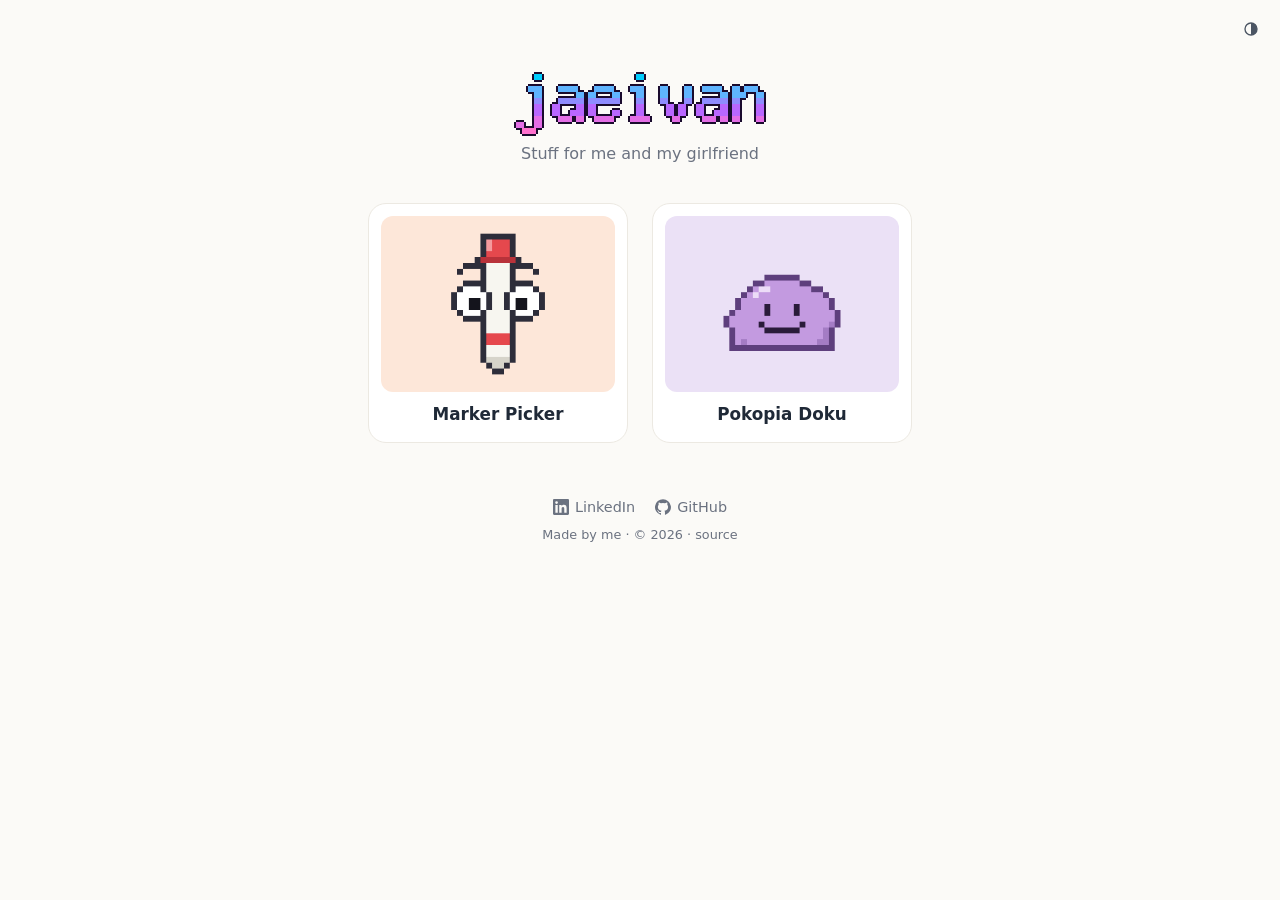
==== index.html @ 6a07453a "Make the hub logo wave like the Game Boy intro and play on hover/click like Ditto The letters hop on" ====
<!DOCTYPE html>
<html lang="en">
    <head>
        <meta charset="UTF-8">
        <meta name="viewport" content="width=device-width,initial-scale=1">
        <title>jaeivan</title>
        <meta name="description" content="A hub of small, handmade web apps by Jaeivan.">
        <link rel="icon" href="favicon.gif" type="image/gif">
        <!-- Link previews need full URLs (crawlers don't resolve relative paths) -->
        <meta property="og:type" content="website">
        <meta property="og:url" content="https://jaeivan.com/">
        <meta property="og:title" content="jaeivan">
        <meta property="og:description" content="A hub of small, handmade web apps by Jaeivan.">
        <meta property="og:image" content="https://jaeivan.com/og.png">
        <meta property="og:image:width" content="1200">
        <meta property="og:image:height" content="630">
        <meta name="twitter:card" content="summary_large_image">
        <link rel="stylesheet" href="shared/theme.css">
        <link rel="stylesheet" href="hub/hub.css">
        <script src="shared/theme.js"></script>
    </head>
    <body>
        <main class="hub">
            <header class="hub-header">
                <h1>
                    <span id="hub-logo" class="hub-logo-wrap" role="button" tabindex="0" aria-pressed="false">
                        <img class="hub-logo" src="hub/logo-still.gif" width="256" height="80" alt="jaeivan">
                    </span>
                </h1>
                <p>Stuff for me and my girlfriend</p>
            </header>
            <div id="apps"></div>
            <noscript>
                <p><a href="marker-picker/">Marker Picker</a></p>
                <p><a href="pokopia-doku/">Pokopia Doku</a></p>
            </noscript>
            <footer class="hub-footer">
                <nav class="hub-footer-links" aria-label="Elsewhere">
                    <a href="https://www.linkedin.com/in/jaeivan" target="_blank" rel="noopener">
                        <svg viewBox="0 0 24 24" width="16" height="16" aria-hidden="true"><path fill="currentColor" d="M20.45 20.45h-3.55v-5.57c0-1.33-.03-3.04-1.85-3.04-1.86 0-2.14 1.45-2.14 2.94v5.67H9.35V9h3.41v1.56h.05c.48-.9 1.64-1.85 3.37-1.85 3.6 0 4.27 2.37 4.27 5.46v6.28zM5.34 7.43a2.06 2.06 0 1 1 0-4.12 2.06 2.06 0 0 1 0 4.12zM7.12 20.45H3.56V9h3.56v11.45zM22.22 0H1.77C.79 0 0 .77 0 1.73v20.54C0 23.23.79 24 1.77 24h20.45c.98 0 1.78-.77 1.78-1.73V1.73C24 .77 23.2 0 22.22 0z"/></svg>
                        LinkedIn
                    </a>
                    <a href="https://github.com/jaeivan" target="_blank" rel="noopener">
                        <svg viewBox="0 0 24 24" width="16" height="16" aria-hidden="true"><path fill="currentColor" d="M12 .3a12 12 0 0 0-3.8 23.38c.6.12.83-.26.83-.57L9 21.07c-3.34.72-4.04-1.61-4.04-1.61-.55-1.39-1.34-1.76-1.34-1.76-1.08-.74.09-.73.09-.73 1.2.09 1.83 1.24 1.83 1.24 1.07 1.83 2.81 1.3 3.5 1 .1-.78.42-1.31.76-1.61-2.67-.3-5.47-1.33-5.47-5.93 0-1.31.47-2.38 1.24-3.22-.14-.3-.54-1.52.1-3.18 0 0 1-.32 3.3 1.23a11.5 11.5 0 0 1 6 0c2.28-1.55 3.29-1.23 3.29-1.23.64 1.66.24 2.88.12 3.18a4.65 4.65 0 0 1 1.23 3.22c0 4.61-2.8 5.63-5.48 5.92.42.36.81 1.1.81 2.22l-.01 3.29c0 .31.2.69.82.57A12 12 0 0 0 12 .3"/></svg>
                        GitHub
                    </a>
                </nav>
                <p>Made by me · © <span class="hub-footer-year">2026</span> · <a href="https://github.com/jaeivan/jaeivan.com" target="_blank" rel="noopener">source</a></p>
            </footer>
        </main>
        <script src="hub/apps.js"></script>
        <script src="hub/hub.js"></script>
    </body>
</html>
---- shared/theme.css ----
/*
 * Companion to shared/theme.js: native controls (scrollbars, selects, checkboxes) follow
 * the active theme, and the minimal Auto/Light/Dark toggle. Namespaced under .site-theme-toggle.
 */
:root {
    color-scheme: light dark;
}

:root[data-theme="light"] {
    color-scheme: light;
}

:root[data-theme="dark"] {
    color-scheme: dark;
}

.site-theme-toggle {
    position: fixed;
    top: 12px;
    right: 12px;
    z-index: 1000;
    display: grid;
    place-items: center;
    width: 34px;
    height: 34px;
    padding: 0;
    border: none;
    border-radius: 999px;
    background: transparent;
    color: #4b5563;
    cursor: pointer;
    transition: background-color .15s, color .15s;
}

.site-theme-toggle:hover {
    background: rgba(0, 0, 0, .06);
    color: #111827;
}

.site-theme-toggle:focus-visible {
    outline: 2px solid currentColor;
    outline-offset: 2px;
}

.site-theme-toggle svg {
    display: block;
}

:root[data-theme="dark"] .site-theme-toggle {
    color: #aeb4bf;
}

:root[data-theme="dark"] .site-theme-toggle:hover {
    background: rgba(255, 255, 255, .08);
    color: #f3f4f6;
}
---- hub/hub.css ----
* {
    box-sizing: border-box;
}

:root {
    --bg: #fbfaf7;
    --card: #ffffff;
    --text: #1f2937;
    --muted: #6b7280;
    --border: #ece9e2;
    --tile-mix: 100%; /* how much of each tile's pastel color shows */
}

/* Dark mode: shared/theme.js sets data-theme="dark" (chosen, or Auto on a dark device) */
:root[data-theme="dark"] {
    --bg: #15161a;
    --card: #1e2026;
    --text: #e7e9ee;
    --muted: #9aa0ab;
    --border: #2c2f37;
    --tile-mix: 30%;
}

body {
    margin: 0;
    font-family: Inter, system-ui, -apple-system, BlinkMacSystemFont, "Segoe UI", sans-serif;
    background: var(--bg);
    color: var(--text);
}

.hub {
    max-width: 1040px;
    margin: auto;
    padding: 56px 16px 64px;
}

.hub-header {
    text-align: center;
    margin-bottom: 40px;
}

.hub-header h1 {
    margin: 0;
    font-size: 2.4rem;
    font-weight: 800;
    letter-spacing: -.02em;
    line-height: 0;
}

/* WordArt logo, drawn by _tools/logo.mjs. Waves and spins on hover, toggles on click/tap (hub.js). */
.hub-logo-wrap {
    display: inline-block;
    cursor: pointer;
    border-radius: 8px;
}

.hub-logo-wrap:focus-visible {
    outline: 2px solid var(--muted);
    outline-offset: 4px;
}

.hub-logo {
    display: block;
    max-width: 100%;
    height: auto;
    image-rendering: pixelated;
}

.hub-header p {
    margin: 8px 0 0;
    color: var(--muted);
}
#apps {
    display: grid;
    grid-template-columns: repeat(auto-fit, minmax(220px, 260px));
    justify-content: center;
    gap: 24px;
}

.tile {
    display: flex;
    flex-direction: column;
    padding: 12px 12px 16px;
    border-radius: 18px;
    background: var(--card);
    border: 1px solid var(--border);
    color: inherit;
    text-decoration: none;
    transition: transform .15s, box-shadow .15s;
}

.tile:hover,
.tile:focus-visible {
    transform: translateY(-3px) rotate(-.4deg);
    box-shadow: 0 10px 24px rgba(0, 0, 0, .08);
}

.tile-art {
    display: grid;
    place-items: center;
    aspect-ratio: 4 / 3;
    border-radius: 12px;
    /* --tile-color comes from the app's `color` in apps.js; dark mode mutes it.
       The first line is the fallback for browsers without color-mix (Safari < 16.2). */
    background: var(--tile-color, #eef2ff);
    background: color-mix(in srgb, var(--tile-color, #eef2ff) var(--tile-mix), var(--card));
    font-size: 4rem;
    overflow: hidden;
    position: relative;
}

/* "New" badge for apps added in the last 30 days (`added` in apps.js) */
.tile-new {
    position: absolute;
    top: 8px;
    right: 8px;
    padding: 3px 9px;
    border-radius: 999px;
    background: #ff71ce;
    color: #ffffff;
    font-size: .7rem;
    font-weight: 700;
    letter-spacing: .04em;
    text-transform: uppercase;
    box-shadow: 0 2px 6px rgba(0, 0, 0, .15);
}

.tile-art img {
    width: 100%;
    height: 100%;
    object-fit: cover;
}

.tile h2 {
    margin: 12px 4px 2px;
    font-size: 1.05rem;
    text-align: center;
}

.hub-footer {
    margin-top: 56px;
    text-align: center;
    color: var(--muted);
    font-size: .8rem;
}

.hub-footer p {
    margin: 12px 0 0;
}

.hub-footer-links {
    display: flex;
    justify-content: center;
    flex-wrap: wrap;
    gap: 8px 20px;
    font-size: .9rem;
}

.hub-footer-links a,
.hub-footer p a {
    display: inline-flex;
    align-items: center;
    gap: 6px;
    color: var(--muted);
    text-decoration: none;
    transition: color .15s;
}

.hub-footer-links a:hover,
.hub-footer-links a:focus-visible,
.hub-footer p a:hover,
.hub-footer p a:focus-visible {
    color: var(--text);
}
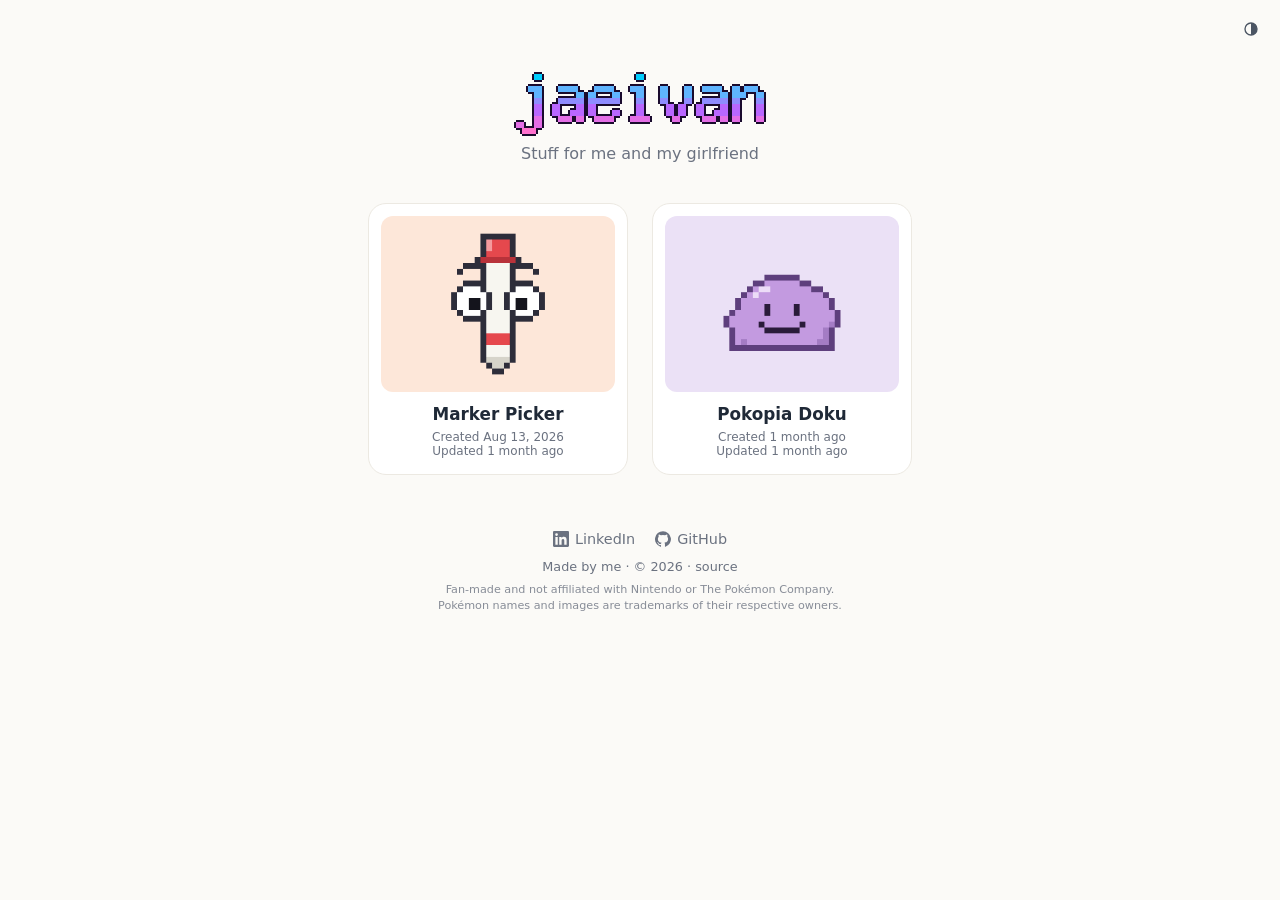
==== commit f3b5b938: "Add Nintendo/Pokémon trademark disclaimers to the hub footer and Pokopia Doku Co-Authored-By: Claude" ====
--- a/index.html
+++ b/index.html
@@ -46,6 +46,7 @@
                     </a>
                 </nav>
                 <p>Made by me · © <span class="hub-footer-year">2026</span> · <a href="https://github.com/jaeivan/jaeivan.com" target="_blank" rel="noopener">source</a></p>
+                <p class="hub-footer-disclaimer">Fan-made and not affiliated with Nintendo or The Pokémon Company. Pokémon names and images are trademarks of their respective owners.</p>
             </footer>
         </main>
         <script src="hub/apps.js"></script>
--- a/hub/hub.css
+++ b/hub/hub.css
@@ -109,11 +109,16 @@
     position: relative;
 }
 
-/* "New" badge for apps added in the last 30 days (`added` in apps.js) */
-.tile-new {
+/* "New" / "Updated" badges for apps created or changed in the last 7 days (`created` / `updated` in apps.js) */
+.tile-badges {
     position: absolute;
     top: 8px;
     right: 8px;
+    display: flex;
+    gap: 6px;
+}
+
+.tile-badge {
     padding: 3px 9px;
     border-radius: 999px;
     background: #ff71ce;
@@ -125,6 +130,11 @@
     box-shadow: 0 2px 6px rgba(0, 0, 0, .15);
 }
 
+.tile-badge-updated {
+    background: #01cdfe;
+    color: #1a0b2e;
+}
+
 .tile-art img {
     width: 100%;
     height: 100%;
@@ -137,6 +147,15 @@
     text-align: center;
 }
 
+.tile-dates {
+    display: flex;
+    flex-direction: column;
+    align-items: center;
+    margin: 4px 4px 0;
+    color: var(--muted);
+    font-size: .75rem;
+}
+
 .hub-footer {
     margin-top: 56px;
     text-align: center;
@@ -146,6 +165,14 @@
 
 .hub-footer p {
     margin: 12px 0 0;
+}
+
+.hub-footer .hub-footer-disclaimer {
+    max-width: 420px;
+    margin: 8px auto 0;
+    font-size: .7rem;
+    line-height: 1.5;
+    opacity: .8;
 }
 
 .hub-footer-links {
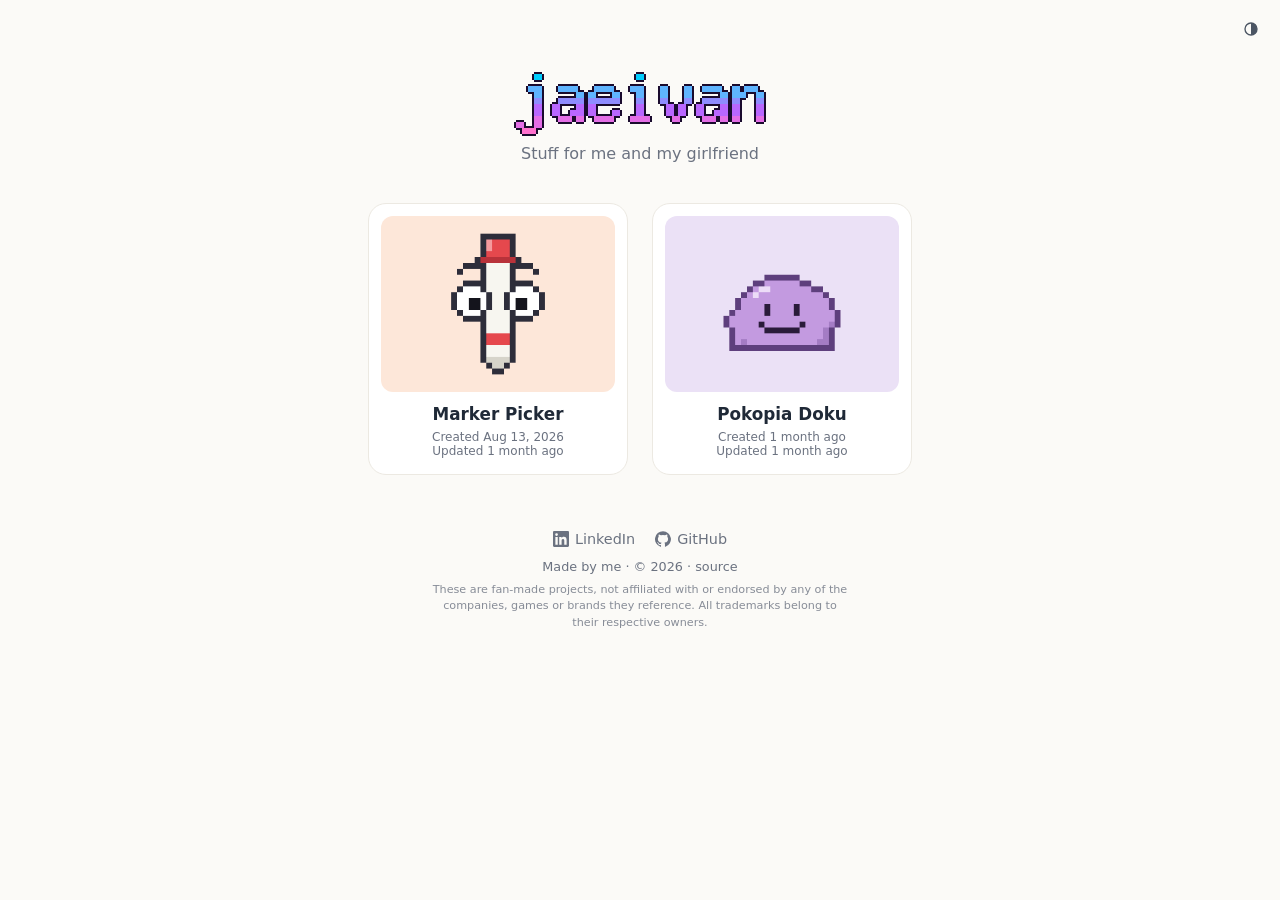
==== commit 6691877c: "Make the hub footer disclaimer generic rather than Nintendo-specific Co-Authored-By: Claude Opus 5.5" ====
--- a/index.html
+++ b/index.html
@@ -46,7 +46,7 @@
                     </a>
                 </nav>
                 <p>Made by me · © <span class="hub-footer-year">2026</span> · <a href="https://github.com/jaeivan/jaeivan.com" target="_blank" rel="noopener">source</a></p>
-                <p class="hub-footer-disclaimer">Fan-made and not affiliated with Nintendo or The Pokémon Company. Pokémon names and images are trademarks of their respective owners.</p>
+                <p class="hub-footer-disclaimer">These are fan-made projects, not affiliated with or endorsed by any of the companies, games or brands they reference. All trademarks belong to their respective owners.</p>
             </footer>
         </main>
         <script src="hub/apps.js"></script>
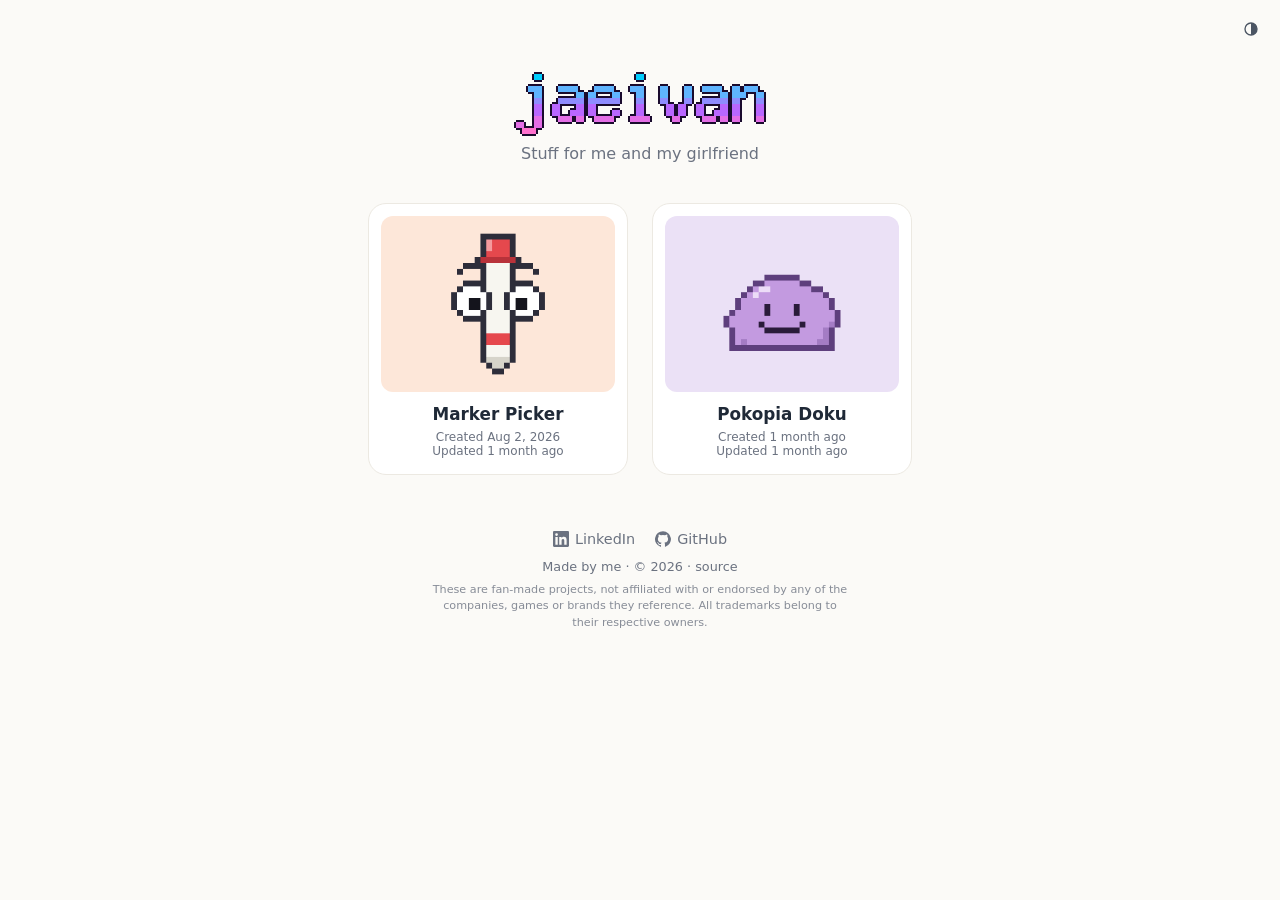
==== commit c43184be: "Improve SEO: descriptions, canonicals, sitemap and robots.txt - Hub: descriptive title and meta desc" ====
--- a/index.html
+++ b/index.html
@@ -3,18 +3,30 @@
     <head>
         <meta charset="UTF-8">
         <meta name="viewport" content="width=device-width,initial-scale=1">
-        <title>jaeivan</title>
-        <meta name="description" content="A hub of small, handmade web apps by Jaeivan.">
+        <title>jaeivan · small web apps and games</title>
+        <meta name="description" content="Small, free web apps and games by jaeivan: Marker Picker, a random marker color palette picker, and Pokopia Doku, a daily Pokémon grid puzzle.">
+        <link rel="canonical" href="https://jaeivan.com/">
         <link rel="icon" href="favicon.gif" type="image/gif">
         <!-- Link previews need full URLs (crawlers don't resolve relative paths) -->
         <meta property="og:type" content="website">
+        <meta property="og:site_name" content="jaeivan">
         <meta property="og:url" content="https://jaeivan.com/">
         <meta property="og:title" content="jaeivan">
-        <meta property="og:description" content="A hub of small, handmade web apps by Jaeivan.">
+        <meta property="og:description" content="Small, free web apps and games by jaeivan.">
+        <meta property="og:image:alt" content="The jaeivan logo">
         <meta property="og:image" content="https://jaeivan.com/og.png">
         <meta property="og:image:width" content="1200">
         <meta property="og:image:height" content="630">
         <meta name="twitter:card" content="summary_large_image">
+        <script type="application/ld+json">
+            {
+                "@context": "https://schema.org",
+                "@type": "WebSite",
+                "name": "jaeivan",
+                "url": "https://jaeivan.com/",
+                "author": { "@type": "Person", "name": "jaeivan", "sameAs": ["https://github.com/jaeivan", "https://www.linkedin.com/in/jaeivan"] }
+            }
+        </script>
         <link rel="stylesheet" href="shared/theme.css">
         <link rel="stylesheet" href="hub/hub.css">
         <script src="shared/theme.js"></script>
@@ -31,8 +43,8 @@
             </header>
             <div id="apps"></div>
             <noscript>
-                <p><a href="marker-picker/">Marker Picker</a></p>
-                <p><a href="pokopia-doku/">Pokopia Doku</a></p>
+                <p><a href="marker-picker/">Marker Picker</a>: pick four random marker colors</p>
+                <p><a href="pokopia-doku/">Pokopia Doku</a>: a daily Pokémon grid puzzle</p>
             </noscript>
             <footer class="hub-footer">
                 <nav class="hub-footer-links" aria-label="Elsewhere">
--- a/hub/hub.css
+++ b/hub/hub.css
@@ -19,6 +19,11 @@
     --muted: #9aa0ab;
     --border: #2c2f37;
     --tile-mix: 30%;
+}
+
+/* No double-tap zoom (pinch zoom still works) */
+html {
+    touch-action: manipulation;
 }
 
 body {
@@ -135,6 +140,11 @@
     color: #1a0b2e;
 }
 
+.tile-badge-old {
+    background: #8a8f99;
+    color: #ffffff;
+}
+
 .tile-art img {
     width: 100%;
     height: 100%;
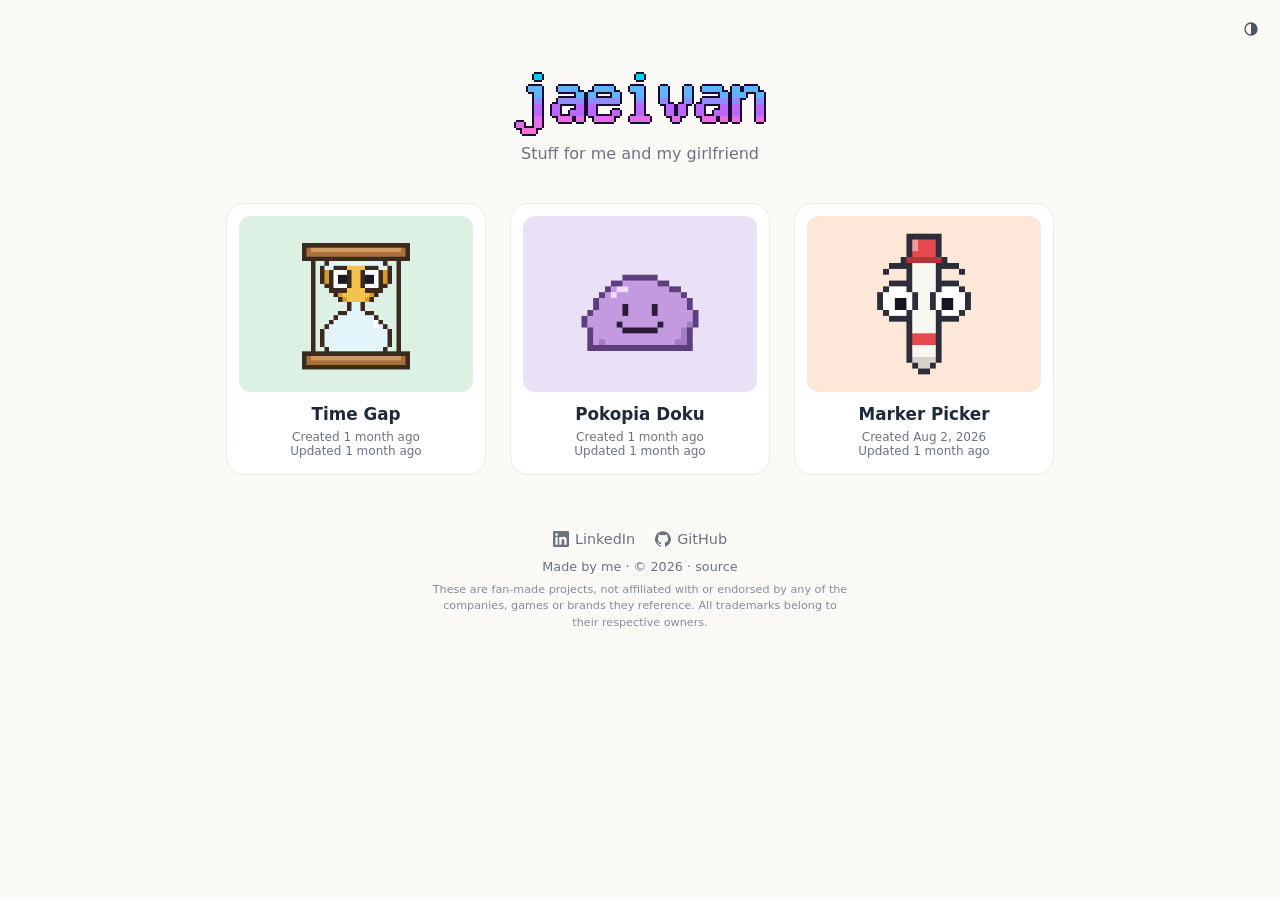
==== commit e2f8e024: "Time Gap: add description, canonical, preview tags and sitemap entry Co-Authored-By: Claude Opus 5.5" ====
--- a/index.html
+++ b/index.html
@@ -4,7 +4,7 @@
         <meta charset="UTF-8">
         <meta name="viewport" content="width=device-width,initial-scale=1">
         <title>jaeivan · small web apps and games</title>
-        <meta name="description" content="Small, free web apps and games by jaeivan: Marker Picker, a random marker color palette picker, and Pokopia Doku, a daily Pokémon grid puzzle.">
+        <meta name="description" content="Small, free web apps and games by jaeivan: Marker Picker, a random marker color picker, Pokopia Doku, a daily Pokémon grid puzzle, and Time Gap, a guess-the-timeline game.">
         <link rel="canonical" href="https://jaeivan.com/">
         <link rel="icon" href="favicon.gif" type="image/gif">
         <!-- Link previews need full URLs (crawlers don't resolve relative paths) -->
@@ -45,6 +45,7 @@
             <noscript>
                 <p><a href="marker-picker/">Marker Picker</a>: pick four random marker colors</p>
                 <p><a href="pokopia-doku/">Pokopia Doku</a>: a daily Pokémon grid puzzle</p>
+                <p><a href="time-gap/">Time Gap</a>: guess which pair of moments happened closer together</p>
             </noscript>
             <footer class="hub-footer">
                 <nav class="hub-footer-links" aria-label="Elsewhere">
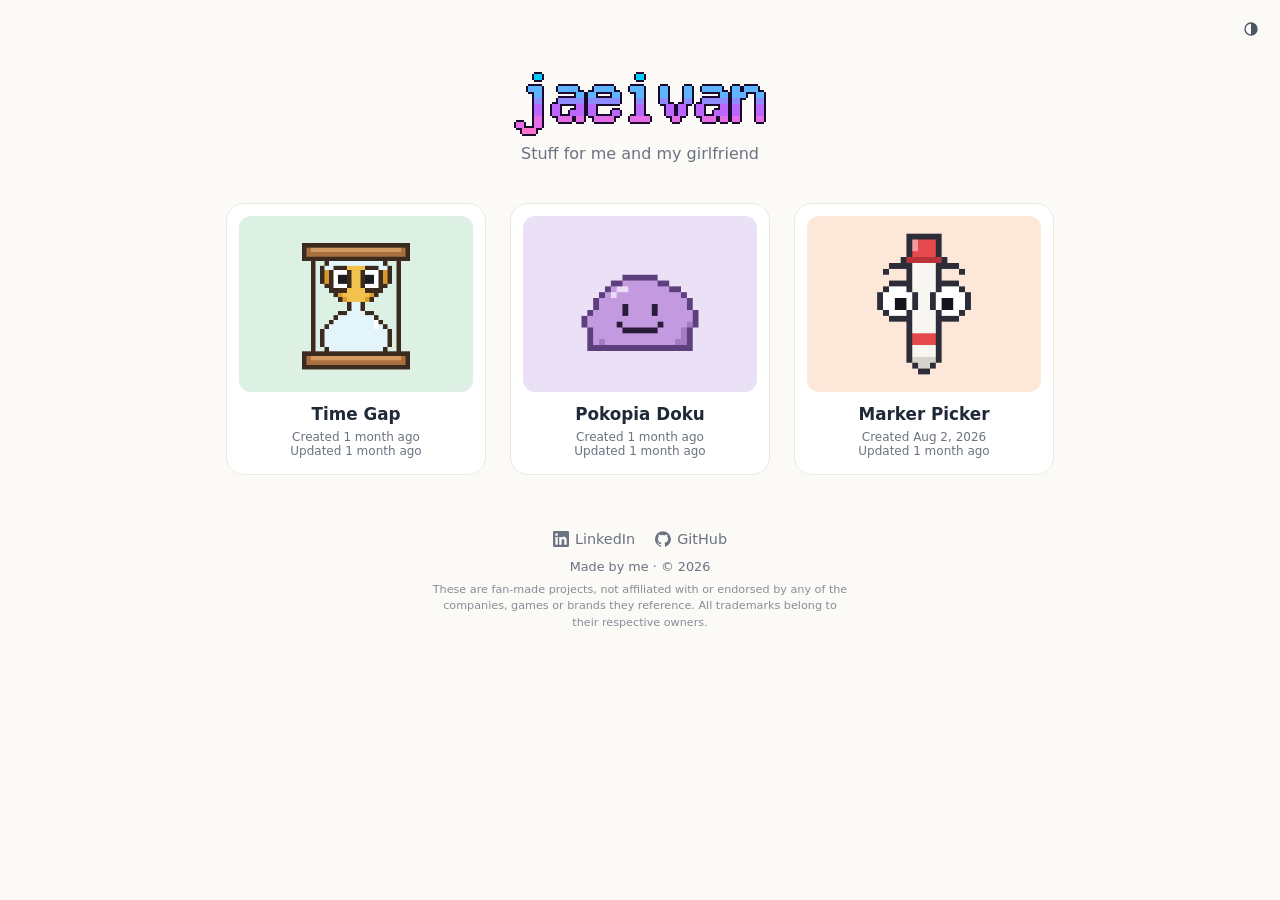
==== commit 5fdd6179: "Hub: remove the footer link to the source repo Co-Authored-By: Claude Opus 5.5 <noreply@anthropic.co" ====
--- a/index.html
+++ b/index.html
@@ -58,7 +58,7 @@
                         GitHub
                     </a>
                 </nav>
-                <p>Made by me · © <span class="hub-footer-year">2026</span> · <a href="https://github.com/jaeivan/jaeivan.com" target="_blank" rel="noopener">source</a></p>
+                <p>Made by me · © <span class="hub-footer-year">2026</span></p>
                 <p class="hub-footer-disclaimer">These are fan-made projects, not affiliated with or endorsed by any of the companies, games or brands they reference. All trademarks belong to their respective owners.</p>
             </footer>
         </main>
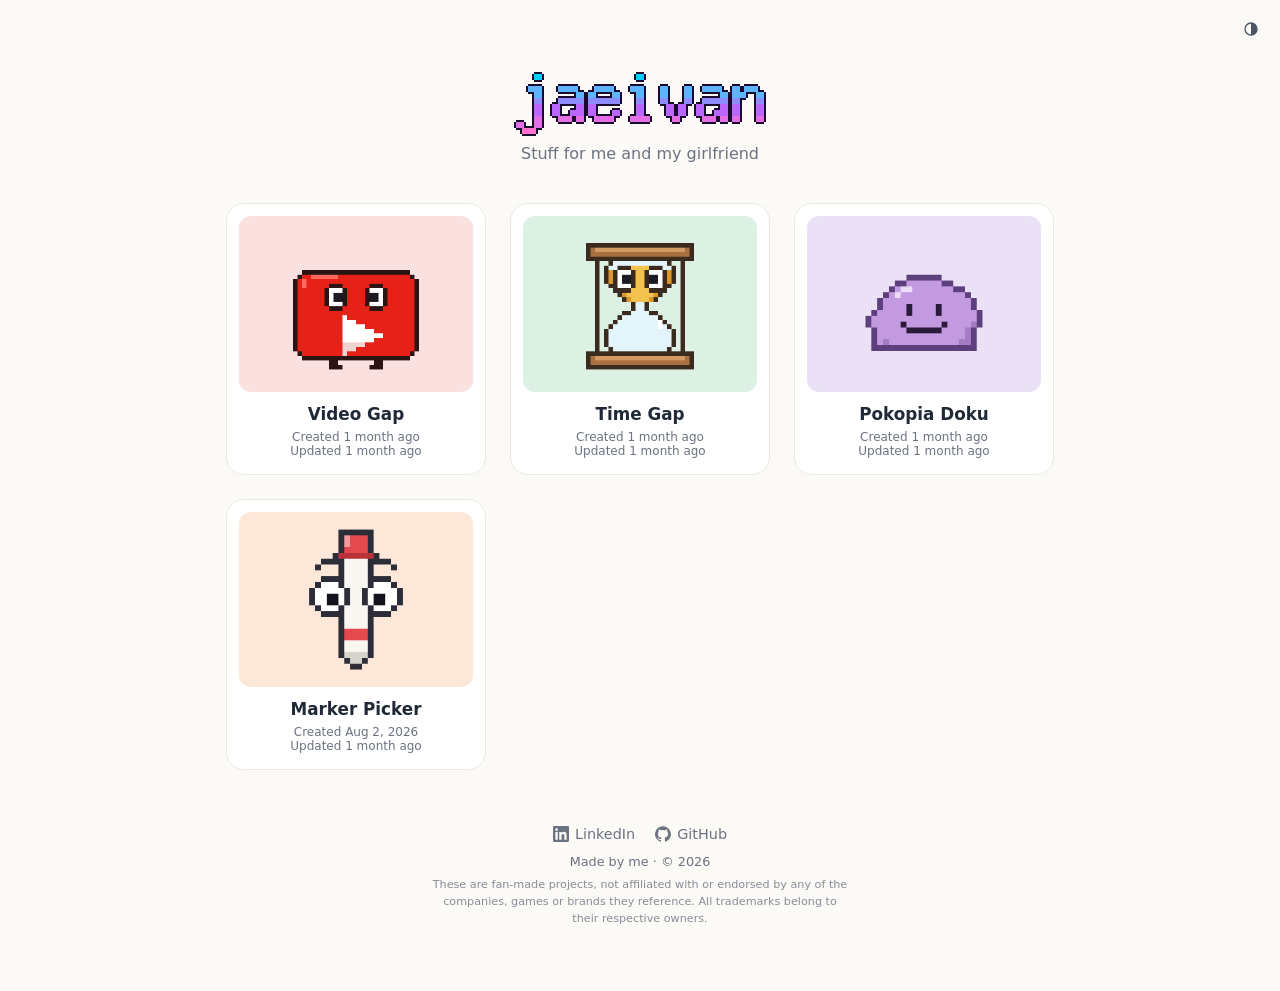
==== commit e742365a: "Video Gap: new app, Time Gap for a YouTuber's videos (PewDiePie) Two pairs of a channel's videos; gu" ====
--- a/index.html
+++ b/index.html
@@ -46,6 +46,7 @@
                 <p><a href="marker-picker/">Marker Picker</a>: pick four random marker colors</p>
                 <p><a href="pokopia-doku/">Pokopia Doku</a>: a daily Pokémon grid puzzle</p>
                 <p><a href="time-gap/">Time Gap</a>: guess which pair of moments happened closer together</p>
+                <p><a href="video-gap/">Video Gap</a>: guess which pair of a YouTuber's videos came out closer together</p>
             </noscript>
             <footer class="hub-footer">
                 <nav class="hub-footer-links" aria-label="Elsewhere">
